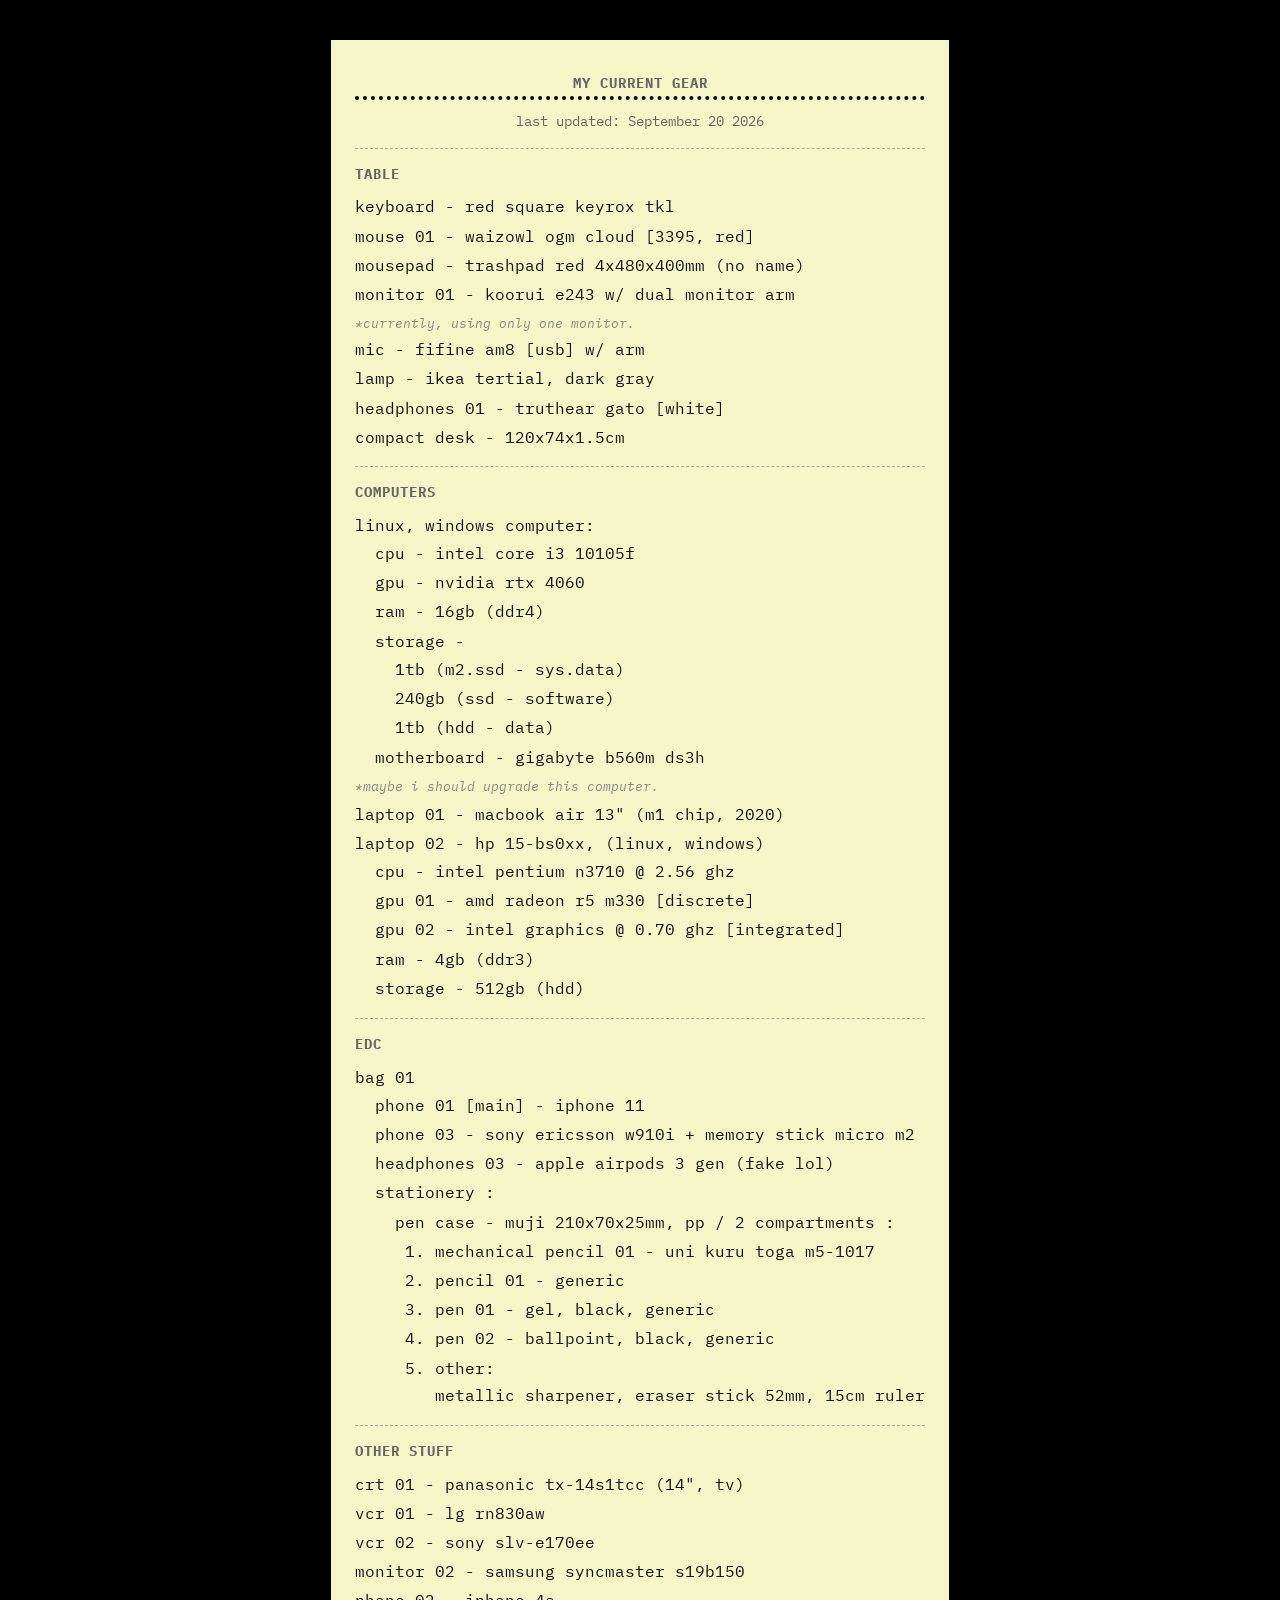
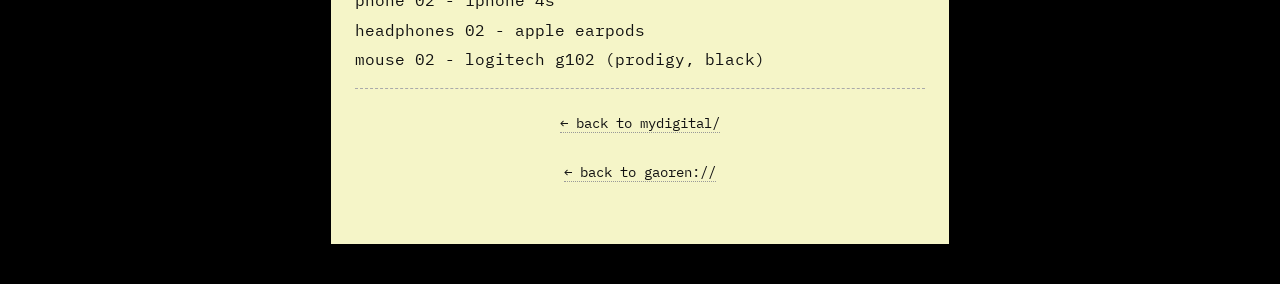
==== gear/index.html @ e3bcac0e "gear: renumber headphones, fold g102 and earpods into other stuff, drop old gear dropdown" ====
<!doctype html>
<html lang="en">
<head>
    <meta charset="UTF-8" />
    <meta name="viewport" content="width=device-width, initial-scale=1.0" />
    <title>gaoren://gearlist</title>
    <link rel="stylesheet" href="../css/pages/gear.css" />
    <link rel="icon" type="image/png" href="../assets/icons/favicon-32x32.png">
</head>
<body>
    <!--<header>
        <p>info</p>
    </header>-->
    <article class="receipt">
        <header class="receipt-header">
            <h1 class="receipt-subtitle">my current gear</h1>
            <p class="receipt-date">last updated: September 20 2026</p>
        </header>

        <hr class="receipt-divider" />

        <section>
            <h2>table</h2>
            <ul>
                <li>keyboard - red square keyrox tkl</li>
                <li>mouse 01 - waizowl ogm cloud [3395, red]</li>
                <li>mousepad - trashpad red 4x480x400mm (no name)</li>
                <li>monitor 01 - koorui e243 w/ dual monitor arm</li>
                <p class="note">*сurrently, using only one monitor.</p>
                <li>mic - fifine am8 [usb] w/ arm</li>
                <li>lamp - ikea tertial, dark gray</li>
                <li>headphones 01 - truthear gato [white]</li>
                <li>compact desk - 120x74x1.5cm</li>
            </ul>
        </section>

        <hr class="receipt-divider" />

        <section>
            <h2>computers</h2>
            <ul>
                <li>
                    linux, windows computer:
                    <ul>
                        <li>cpu - intel core i3 10105f</li>
                        <li>gpu - nvidia rtx 4060</li>
                        <li>ram - 16gb (ddr4)</li>
                        <li>storage -
                            <ul>
                                <li>1tb (m2.ssd - sys.data)</li>
                                <li>240gb (ssd - software)</li>
                                <li>1tb (hdd - data)</li>
                            </ul>
                        </li>
                        <li>motherboard - gigabyte b560m ds3h</li>
                    </ul>
                    <p class="note">*maybe i should upgrade this computer.</p>
                </li>
                <li>laptop 01 - macbook air 13" (m1 chip, 2020)</li>
                <li>laptop 02 - hp 15-bs0xx, (linux, windows)
                    <ul>
                        <li>cpu - intel pentium n3710 @ 2.56 ghz</li>
                        <li>gpu 01 - amd radeon r5 m330 [discrete]</li>
                        <li>gpu 02 - intel graphics @ 0.70 ghz [integrated]</li>
                        <li>ram - 4gb (ddr3)</li>
                        <li>storage - 512gb (hdd)</li>
                    </ul>
                </li>
            </ul>
        </section>
        
        <hr class="receipt-divider" />

        <section>
            <h2>edc</h2>
            <ul>
                <li>
                    bag 01
                    <ul>
                        <li>phone 01 [main] - iphone 11</li>
                        <li>phone 03 - sony ericsson w910i + memory stick micro m2</li>
                        <!--<li>headphones 02 - truthear gato [white]</li>
                        <p class="note">+apple lightning2jack adapter</p>-->
                        <li>headphones 03 - apple airpods 3 gen (fake lol)</li>
                        <li>stationery :</li>
                        <ul>
                            <li>pen case - muji 210x70x25mm, pp / 2 compartments :</li>
                            <ol>
                                <li>mechanical pencil 01 - uni kuru toga m5-1017</li>
                                <li>pencil 01 - generic</li>
                                <li>pen 01 - gel, black, generic</li>
                                <li>pen 02 - ballpoint, black, generic</li>
                                <li>other: <br>metallic sharpener, eraser stick 52mm, 15cm ruler</li>
                                <!--<li>mechanical pencil 02 - pentel graphergear 500</li>
                                <ul><li>both with pentel ain stein HB 0.5 leads </li></ul>
                                <li>eraser -tombow mono </li>
                                <li>notebook - selfmade (a6)</li>
                                </ol>-->
                        </ul>
                    </ul>
                </li>
            </ul>
        </section>

        <hr class="receipt-divider" />

        <section>
            <h2>other stuff</h2>
            <ul>
                <li>crt 01 - panasonic tx-14s1tcc (14", tv)</li>
                <li>vcr 01 - lg rn830aw</li>
                <li>vcr 02 - sony slv-e170ee</li>
                <li>monitor 02 - samsung syncmaster s19b150</li>
                <li>phone 02 - iphone 4s</li>
                <li>headphones 02 - apple earpods</li>
                <li>mouse 02 - logitech g102 (prodigy, black)</li>
            </ul>
        </section>

        <hr class="receipt-divider" />

        <footer class="receipt-footer">
            <p class="footer-link"><a href="../mydigital/index.html">← back to mydigital/</a></p>
            <p class="footer-link"><a href="../index.html">← back to gaoren://</a></p>
        </footer>
    </article>
</body>
</html>
---- css/pages/gear.css ----
@import url('https://fonts.googleapis.com/css2?family=IBM+Plex+Mono:wght@400;700&display=swap');

::selection {
    background: #000;
    color: #fff;
}

body {
    font-family: 'IBM Plex Mono', 'Menlo', monospace;
    background: #000;
    color: #111;
    font-size: 18px;
    line-height: 1.7;
    margin: 0;
    min-height: 100vh;
    display: flex;
    align-items: center;
    justify-content: center;
    padding: 40px 10px;
}

.receipt {
    width: min(570px, 100%);
    background: #f7f5f0;
    padding: 32px 24px;
}

.receipt-header {
    text-align: center;
    margin-bottom: 10px;
}

h1 {
    font-size: 32px;
    font-weight: 700;
    letter-spacing: 3px;
    text-transform: uppercase;
    margin: 0 0 10px 0;
}

.receipt-subtitle {
    font-size: 14px;
    text-transform: uppercase;
    letter-spacing: 1px;
    color: #666;
    margin: 0 0 10px 0;
    border-bottom: 4px dotted #000;
}

.receipt-date {
    font-size: 14px;
    color: #666;
    margin: 2px 0;
}

.receipt-divider {
    border: none;
    border-top: 1px dashed #aaa;
    margin: 14px 0;
}

h2 {
    font-size: 14px;
    font-weight: 700;
    text-transform: uppercase;
    letter-spacing: 1px;
    color: #666;
    margin: 0 0 6px 0;
}

section ul {
    list-style: none;
    padding: 0;
    margin: 0;
}

section li {
    padding: 1px 0;
    font-size: 16px;
    color: #111;
}

section ul ul {
    padding-left: 20px;
}

.note {
    font-size: 13px;
    color: #888;
    font-style: italic;
    padding-top: 4px;
    margin: 0;
}

.receipt-footer {
    text-align: center;
    margin-top: 4px;
}

.footer-link a {
    color: #111;
    text-decoration: none;
    border-bottom: 1px dotted #999;
    font-size: 14px;
}

.footer-link a:hover {
    color: #666;
    border-bottom-color: #666;
}

@media (max-width: 600px) {
    body {
        font-size: 15px;
        padding: 0;
    }

    .receipt {
        width: 100%;
        padding: 24px 14px;
    }

    section li {
        font-size: 14px;
    }
}
.receipt {
    width: min(570px, 100%);
    background: #f5f5c8;
    padding: 32px 24px 40px 24px;
    position: relative;
}
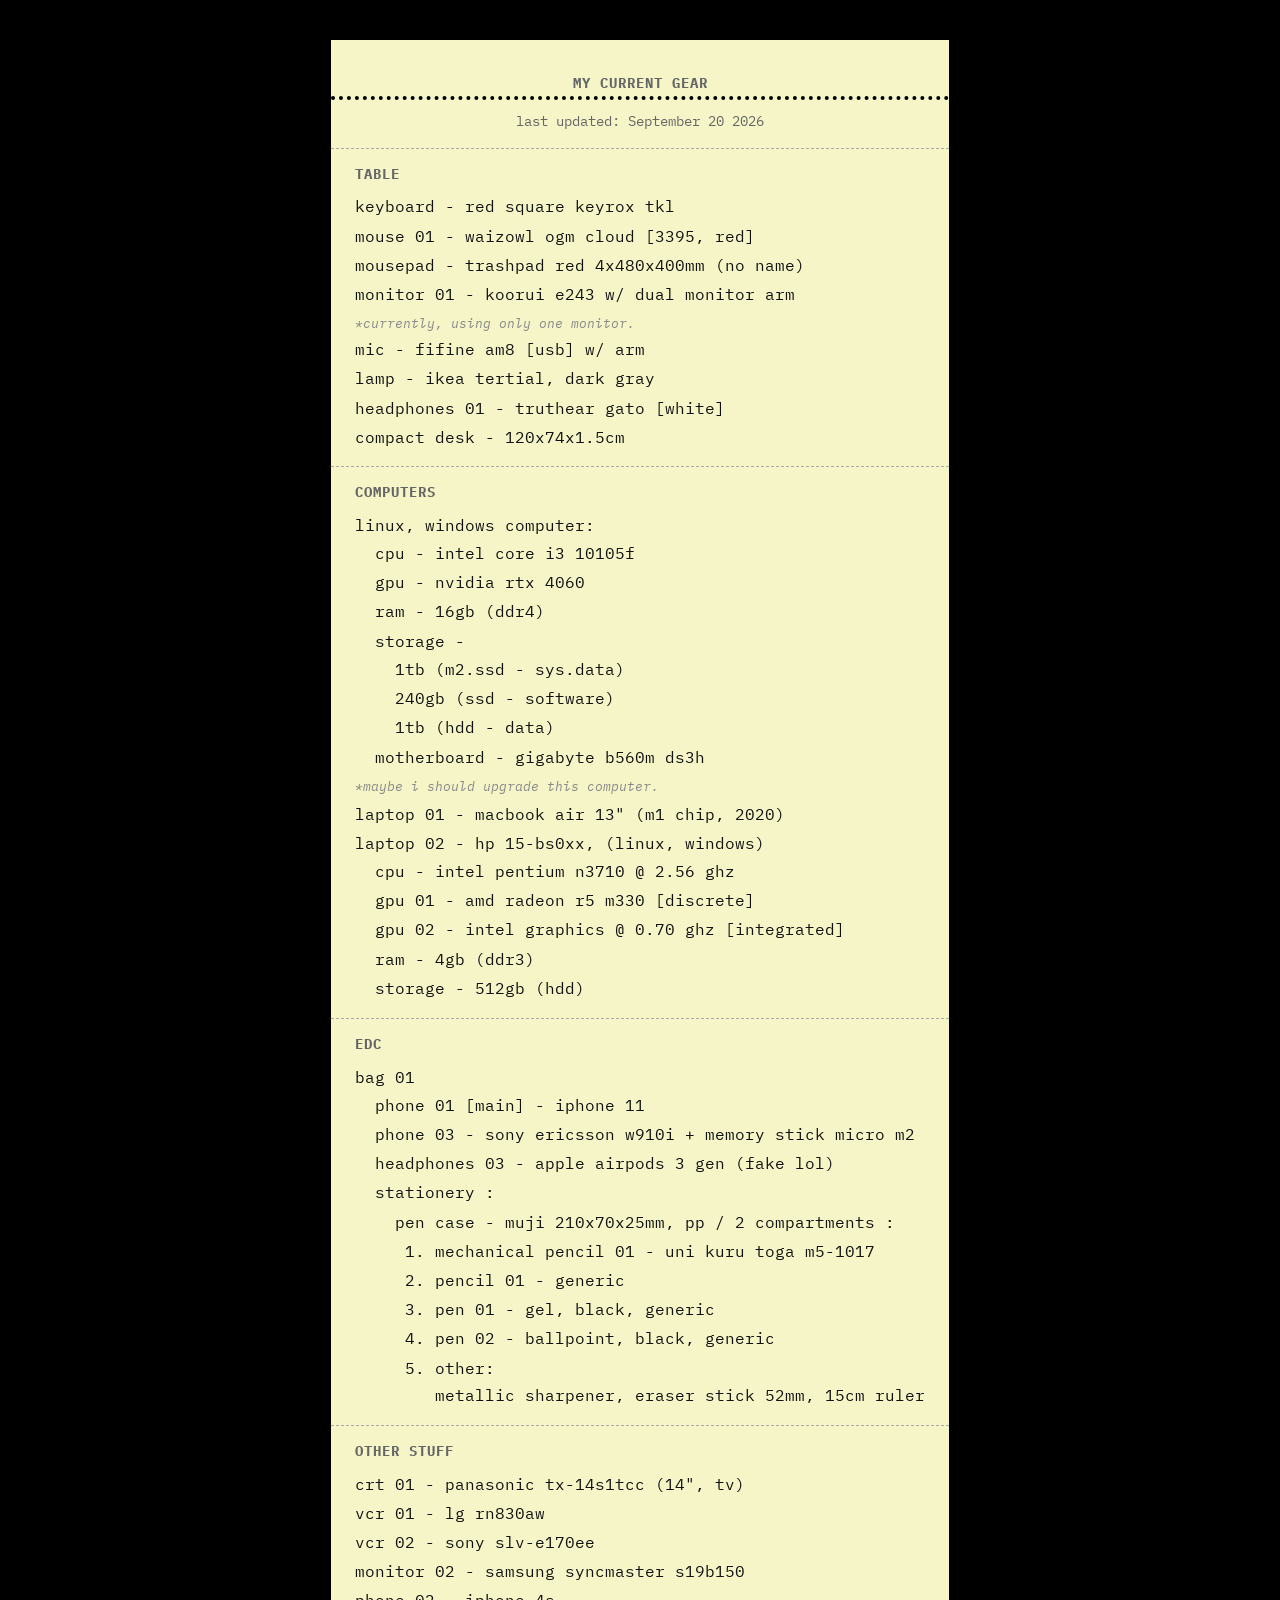
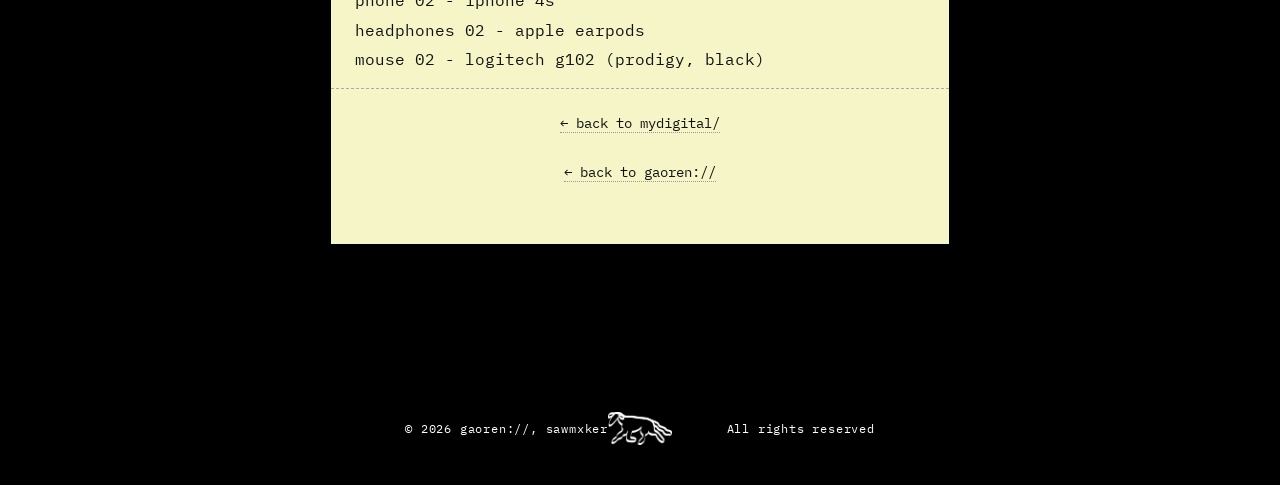
==== commit 504ee8a5: "A footer has been added to the page" ====
--- a/gear/index.html
+++ b/gear/index.html
@@ -124,5 +124,13 @@
             <p class="footer-link"><a href="../index.html">← back to gaoren://</a></p>
         </footer>
     </article>
+
+    <div class="page-bottom">
+        <footer class="page-footer">
+            <span>© 2026 gaoren://, sawmxker</span>
+            <img class="page-bottom-img" src="../assets/icons/dog.png" alt="dog">
+            <span>All rights reserved</span>
+        </footer>
+    </div>
 </body>
 </html>
--- a/css/pages/gear.css
+++ b/css/pages/gear.css
@@ -1,3 +1,5 @@
+/*      gearlist style      */
+
 @import url('https://fonts.googleapis.com/css2?family=IBM+Plex+Mono:wght@400;700&display=swap');
 
 ::selection {
@@ -14,8 +16,8 @@
     margin: 0;
     min-height: 100vh;
     display: flex;
+    flex-direction: column;
     align-items: center;
-    justify-content: center;
     padding: 40px 10px;
 }
 
@@ -43,7 +45,7 @@
     text-transform: uppercase;
     letter-spacing: 1px;
     color: #666;
-    margin: 0 0 10px 0;
+    margin: 0 -24px 10px -24px;
     border-bottom: 4px dotted #000;
 }
 
@@ -56,7 +58,7 @@
 .receipt-divider {
     border: none;
     border-top: 1px dashed #aaa;
-    margin: 14px 0;
+    margin: 14px -24px;
 }
 
 h2 {
@@ -109,6 +111,39 @@
     border-bottom-color: #666;
 }
 
+.page-bottom {
+    margin-top: auto;
+    padding: 168px 10px 0px 10px;
+}
+
+.page-bottom .page-bottom-img {
+    width: 64px;
+    height: auto;
+    filter: brightness(0) invert(1);
+}
+
+.page-footer {
+    width: min(570px, 100%);
+    display: grid;
+    grid-template-columns: 1fr auto 1fr;
+    align-items: center;
+    font-size: 12px;
+    letter-spacing: 0.8px;
+    color: #fff;
+}
+
+.page-footer span:first-child {
+    justify-self: start;
+}
+
+.page-footer span:last-child {
+    justify-self: end;
+}
+
+.page-footer img {
+    justify-self: center;
+}
+
 @media (max-width: 600px) {
     body {
         font-size: 15px;
@@ -120,8 +155,31 @@
         padding: 24px 14px;
     }
 
+    .receipt-divider {
+        margin: 14px -14px;
+    }
+
+    .receipt-subtitle {
+        margin-right: -14px;
+        margin-left: -14px;
+    }
+
     section li {
         font-size: 14px;
+    }
+
+    .page-footer {
+        grid-template-columns: 1fr;
+        gap: 15px;
+    }
+
+    .page-footer span:first-child,
+    .page-footer span:last-child {
+        justify-self: center;
+    }
+
+    .page-bottom {
+        padding: 100px 14px 4px 14px;
     }
 }
 .receipt {
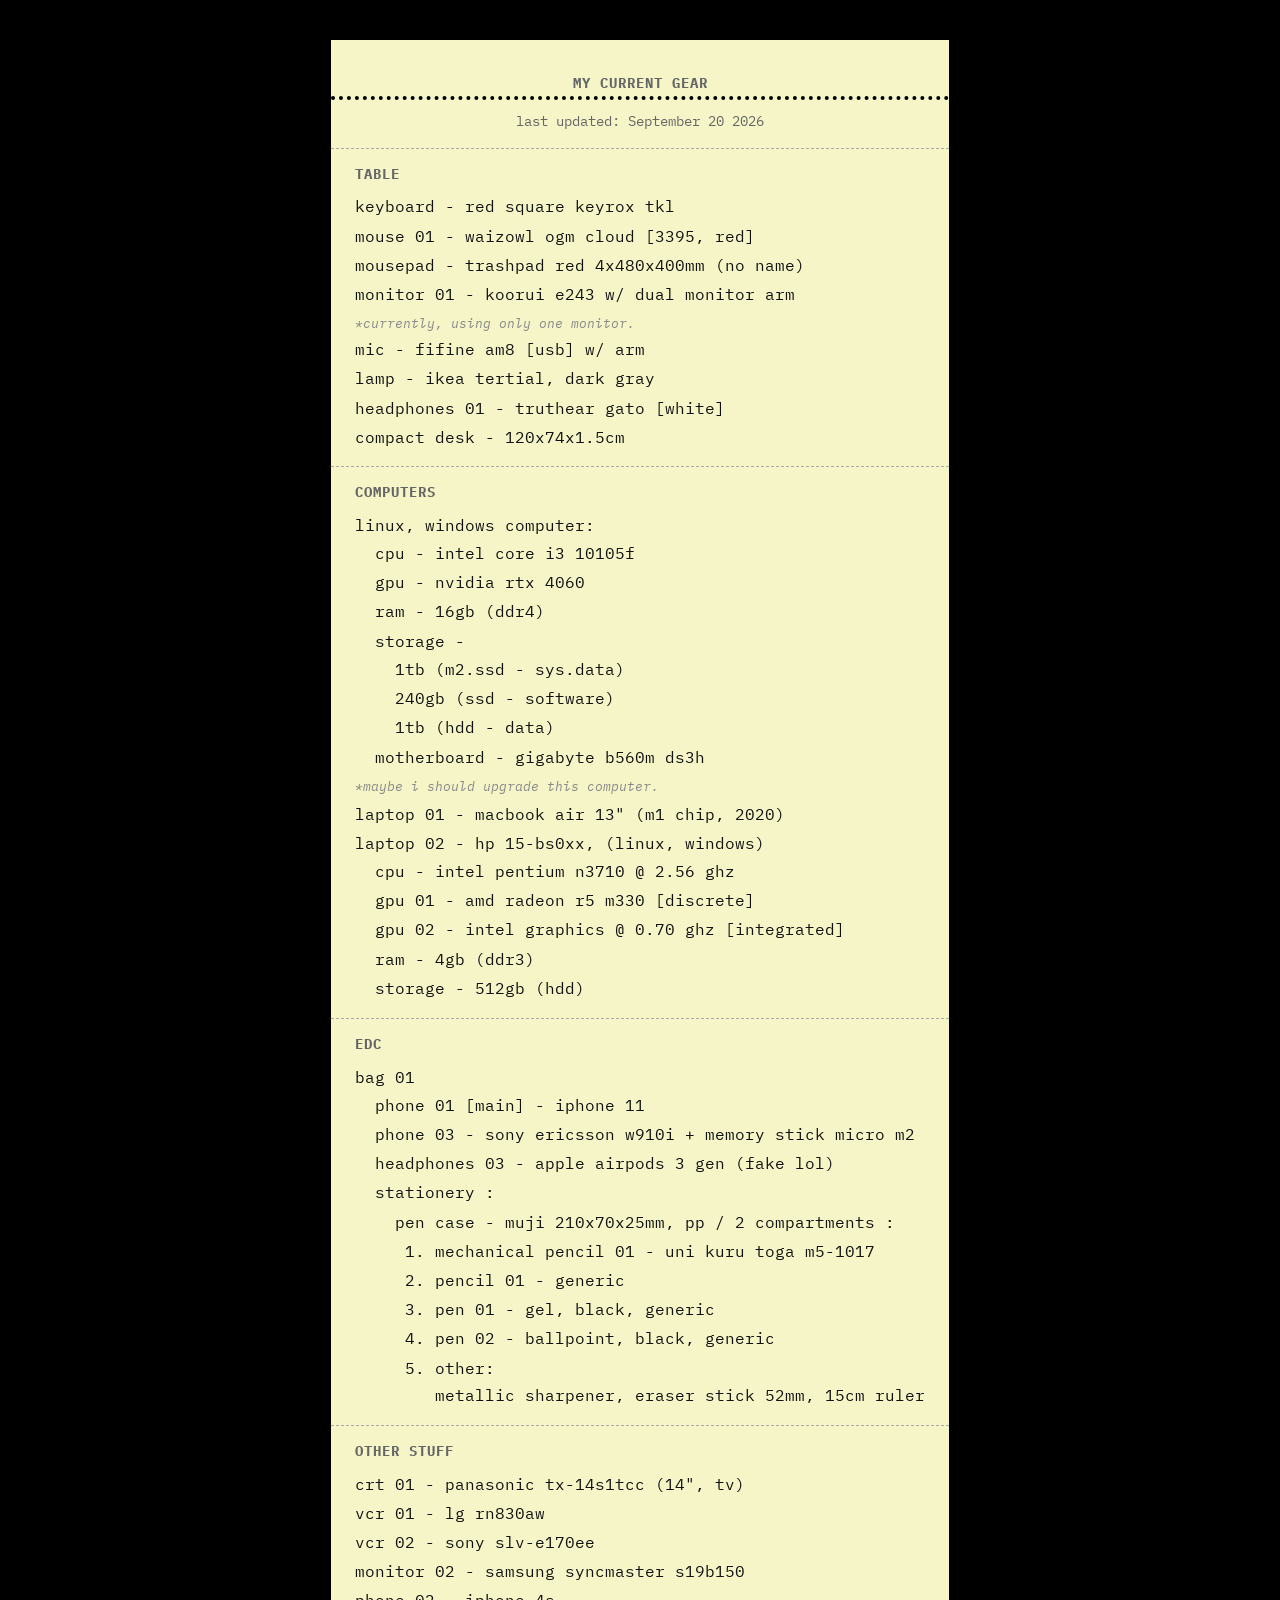
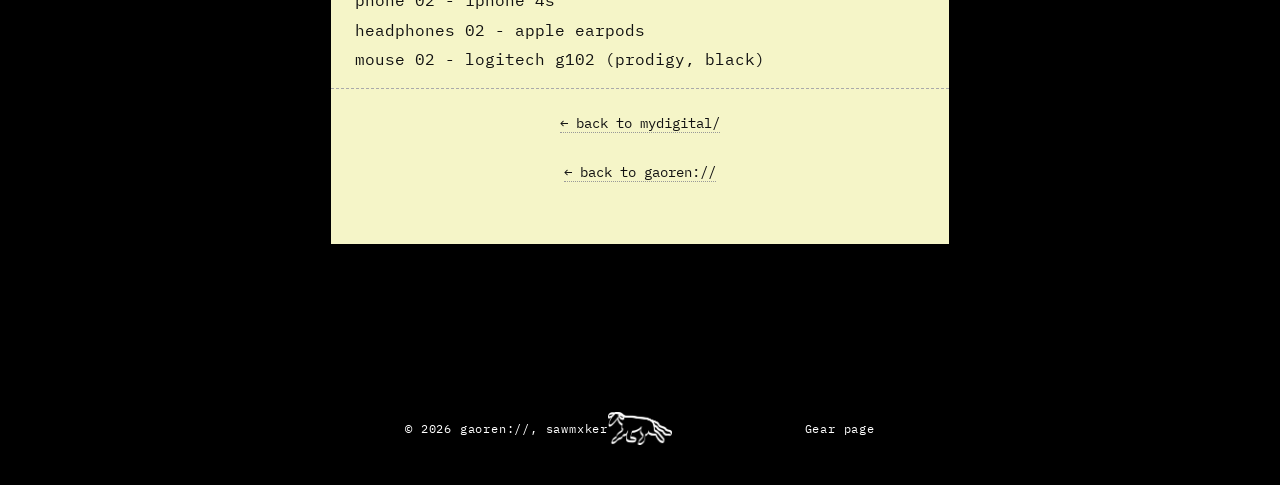
==== commit 91d51f79: "mobile version fix" ====
--- a/gear/index.html
+++ b/gear/index.html
@@ -129,7 +129,7 @@
         <footer class="page-footer">
             <span>© 2026 gaoren://, sawmxker</span>
             <img class="page-bottom-img" src="../assets/icons/dog.png" alt="dog">
-            <span>All rights reserved</span>
+            <span>Gear page</span>
         </footer>
     </div>
 </body>
--- a/css/pages/gear.css
+++ b/css/pages/gear.css
@@ -19,12 +19,14 @@
     flex-direction: column;
     align-items: center;
     padding: 40px 10px;
+    overflow-x: hidden;
 }
 
 .receipt {
     width: min(570px, 100%);
-    background: #f7f5f0;
-    padding: 32px 24px;
+    background: #f5f5c8;
+    padding: 32px 24px 40px 24px;
+    position: relative;
 }
 
 .receipt-header {
@@ -80,6 +82,7 @@
     padding: 1px 0;
     font-size: 16px;
     color: #111;
+    overflow-wrap: break-word;
 }
 
 section ul ul {
@@ -145,27 +148,51 @@
 }
 
 @media (max-width: 600px) {
+    html,
+    body {
+        -webkit-text-size-adjust: 100%;
+        overflow-x: hidden;
+    }
+
     body {
         font-size: 15px;
         padding: 0;
     }
 
+    h1 {
+        font-size: 22px;
+        letter-spacing: 2px;
+    }
+
     .receipt {
-        width: 100%;
-        padding: 24px 14px;
+        width: calc(100% - 16px);
+        padding: 24px 16px;
     }
 
     .receipt-divider {
-        margin: 14px -14px;
+        margin: 14px -16px;
     }
 
     .receipt-subtitle {
-        margin-right: -14px;
-        margin-left: -14px;
+        margin-right: -16px;
+        margin-left: -16px;
     }
 
     section li {
         font-size: 14px;
+        padding: 2px 0;
+    }
+
+    .link-note {
+        font-size: 13px;
+    }
+
+    .footer-link a {
+        font-size: 14px;
+    }
+
+    section ul ul {
+        padding-left: 12px;
     }
 
     .page-footer {
@@ -182,9 +209,3 @@
         padding: 100px 14px 4px 14px;
     }
 }
-.receipt {
-    width: min(570px, 100%);
-    background: #f5f5c8;
-    padding: 32px 24px 40px 24px;
-    position: relative;
-}
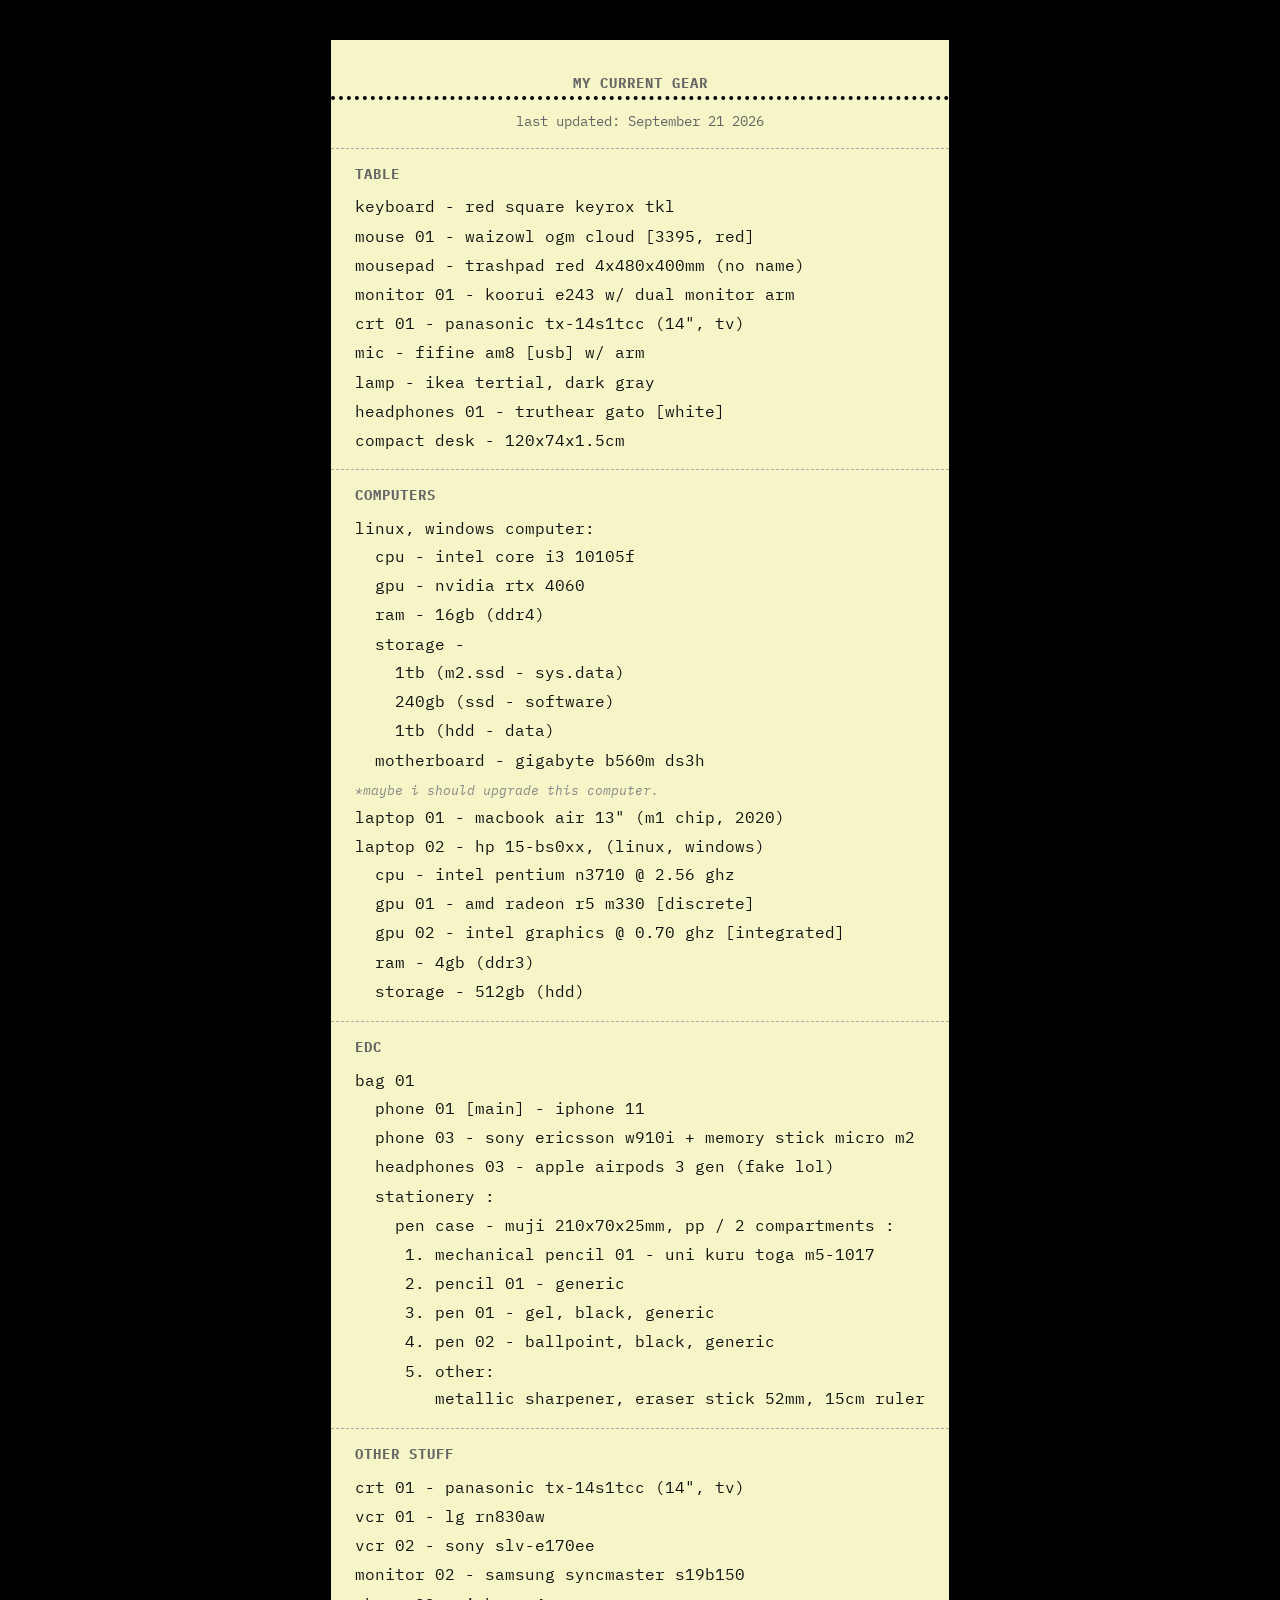
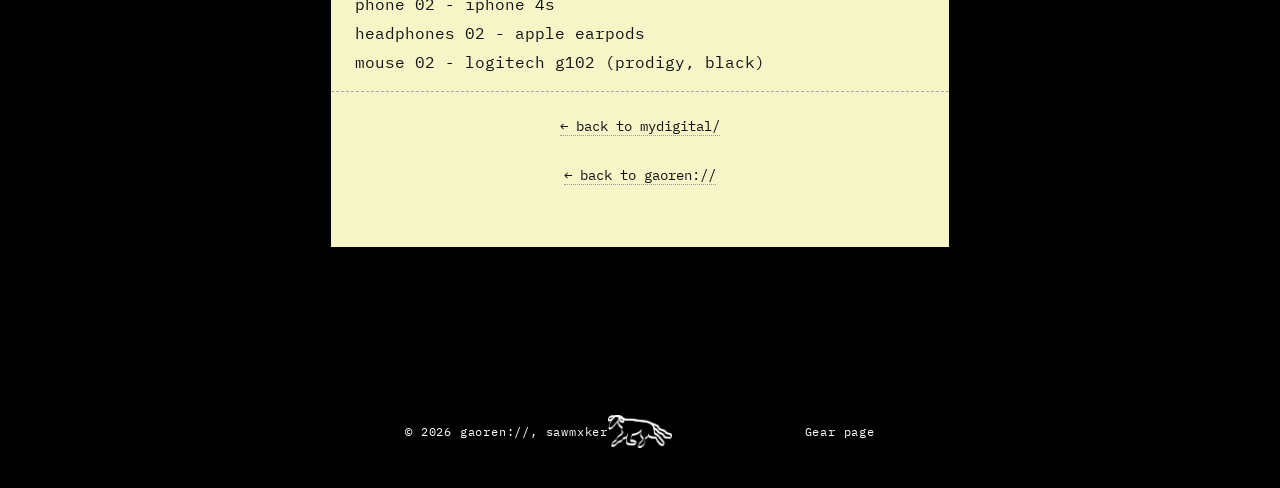
==== commit 5b05685b: "crt panasonic has been duplicated in the "table" section" ====
--- a/gear/index.html
+++ b/gear/index.html
@@ -14,7 +14,7 @@
     <article class="receipt">
         <header class="receipt-header">
             <h1 class="receipt-subtitle">my current gear</h1>
-            <p class="receipt-date">last updated: September 20 2026</p>
+            <p class="receipt-date">last updated: September 21 2026</p>
         </header>
 
         <hr class="receipt-divider" />
@@ -26,7 +26,7 @@
                 <li>mouse 01 - waizowl ogm cloud [3395, red]</li>
                 <li>mousepad - trashpad red 4x480x400mm (no name)</li>
                 <li>monitor 01 - koorui e243 w/ dual monitor arm</li>
-                <p class="note">*сurrently, using only one monitor.</p>
+                <li>crt 01 - panasonic tx-14s1tcc (14", tv)</li>
                 <li>mic - fifine am8 [usb] w/ arm</li>
                 <li>lamp - ikea tertial, dark gray</li>
                 <li>headphones 01 - truthear gato [white]</li>
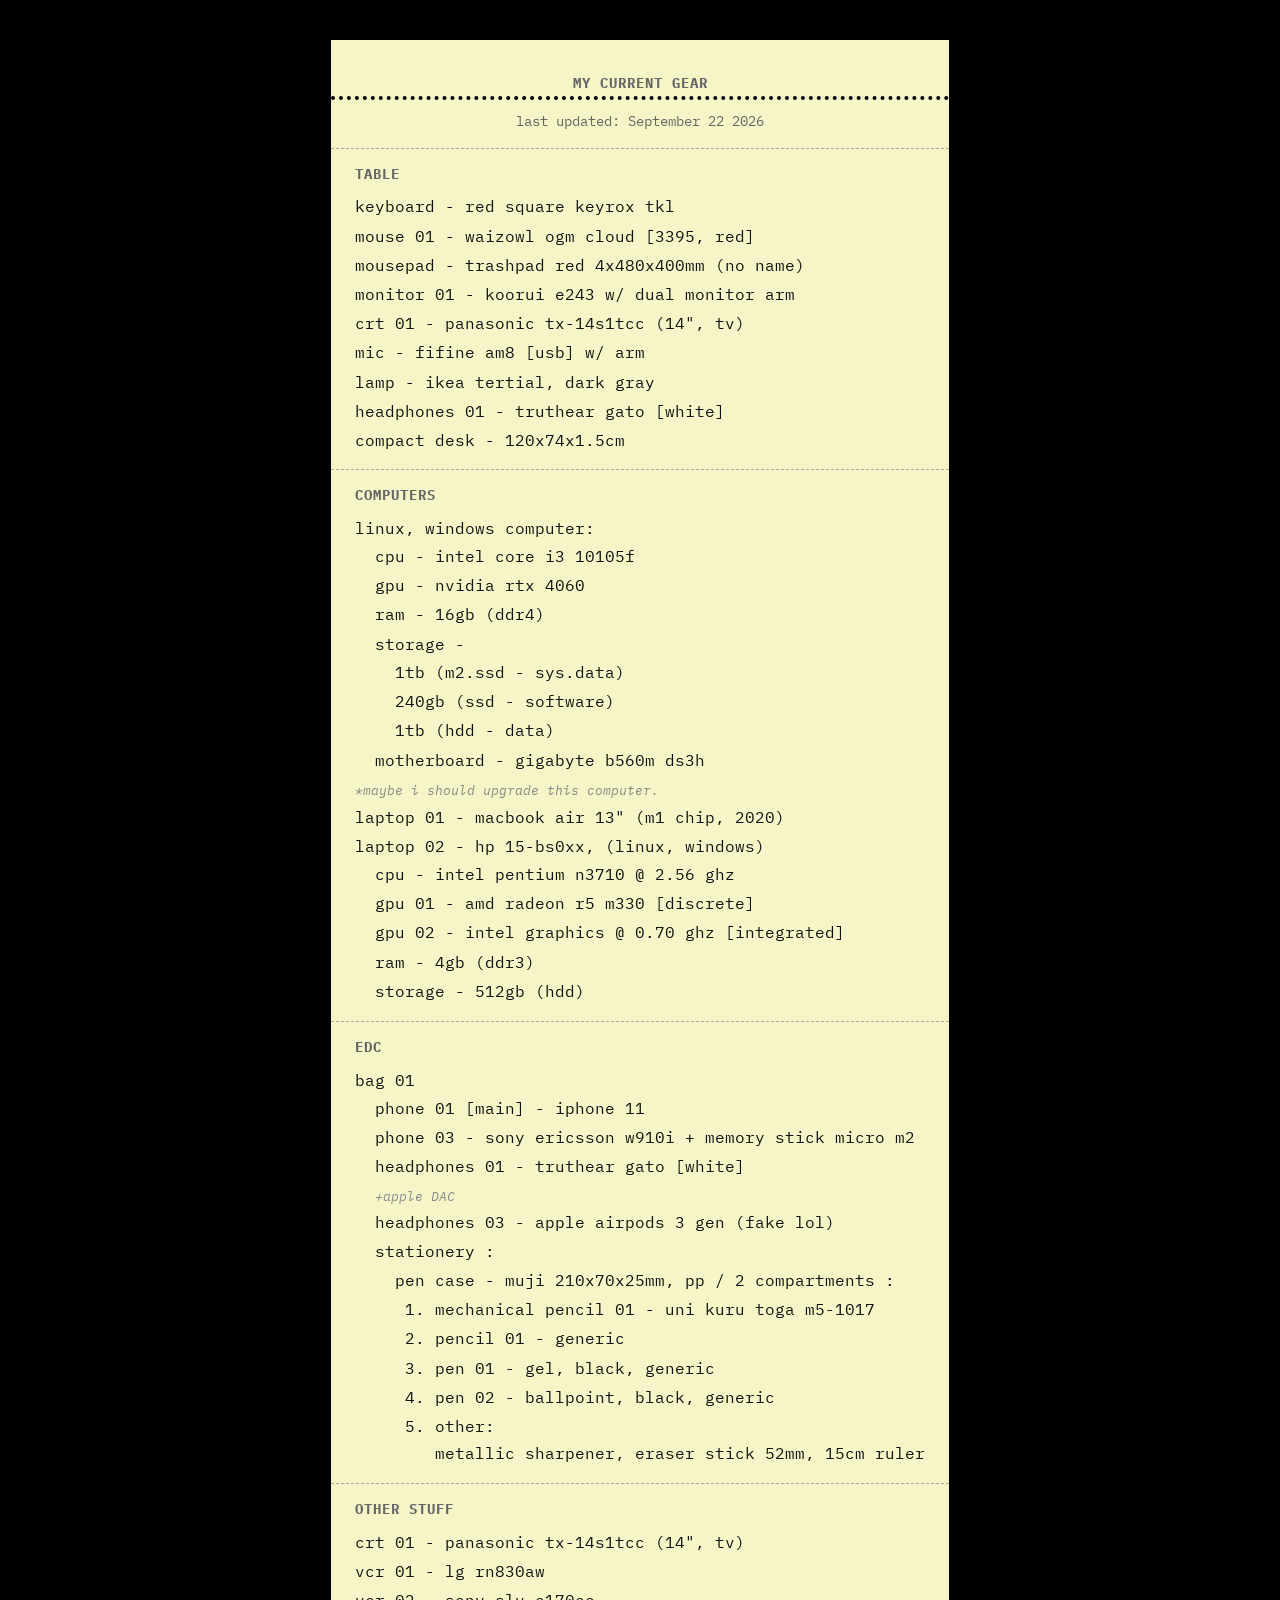
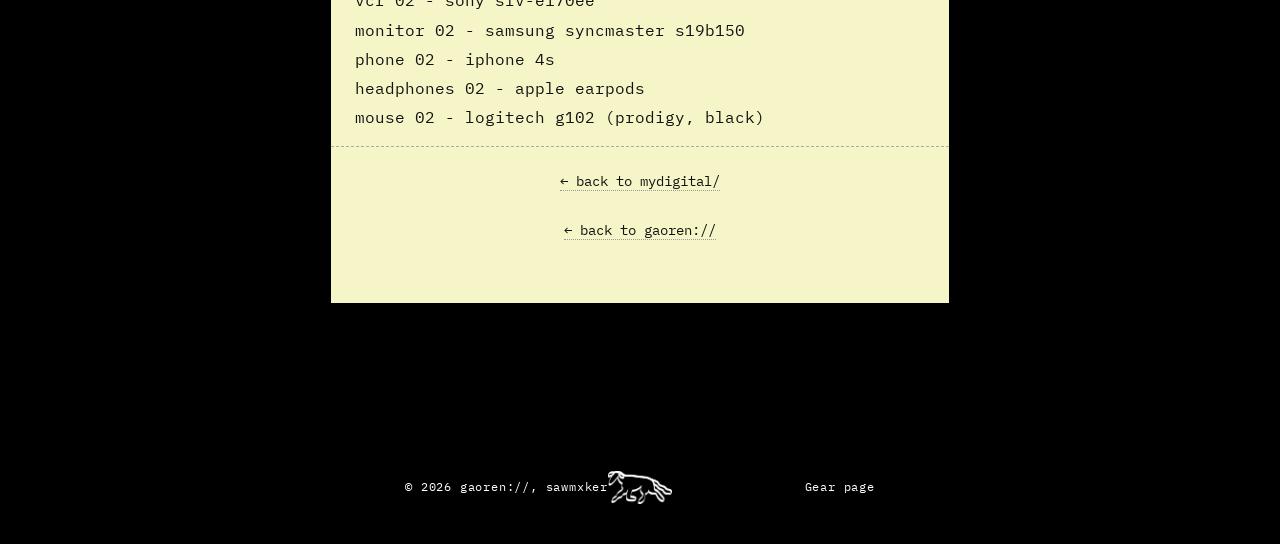
==== commit f1d4f635: "The Truthear Gato and Apple DAC were added to the "etc" list." ====
--- a/gear/index.html
+++ b/gear/index.html
@@ -14,7 +14,7 @@
     <article class="receipt">
         <header class="receipt-header">
             <h1 class="receipt-subtitle">my current gear</h1>
-            <p class="receipt-date">last updated: September 21 2026</p>
+            <p class="receipt-date">last updated: September 22 2026</p>
         </header>
 
         <hr class="receipt-divider" />
@@ -79,8 +79,8 @@
                     <ul>
                         <li>phone 01 [main] - iphone 11</li>
                         <li>phone 03 - sony ericsson w910i + memory stick micro m2</li>
-                        <!--<li>headphones 02 - truthear gato [white]</li>
-                        <p class="note">+apple lightning2jack adapter</p>-->
+                        <li>headphones 01 - truthear gato [white]</li>
+                        <p class="note">+apple DAC</p>
                         <li>headphones 03 - apple airpods 3 gen (fake lol)</li>
                         <li>stationery :</li>
                         <ul>
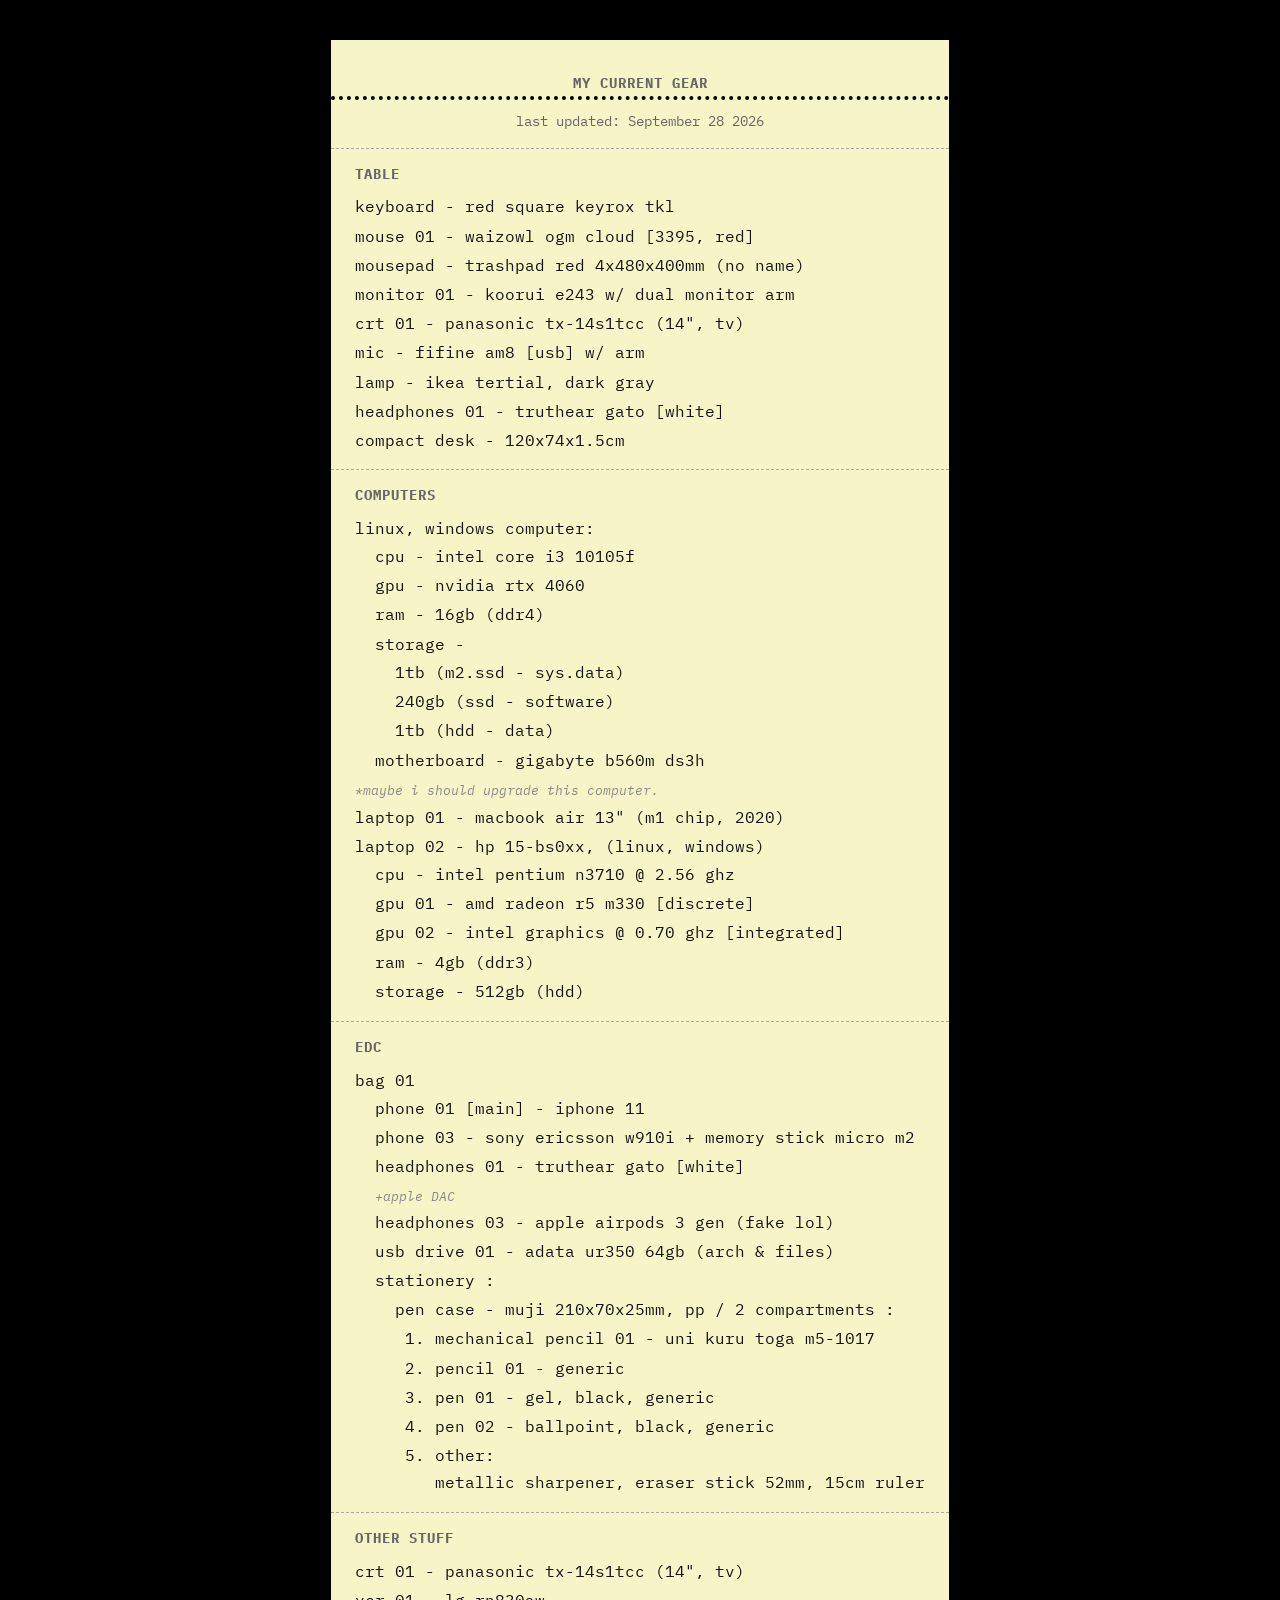
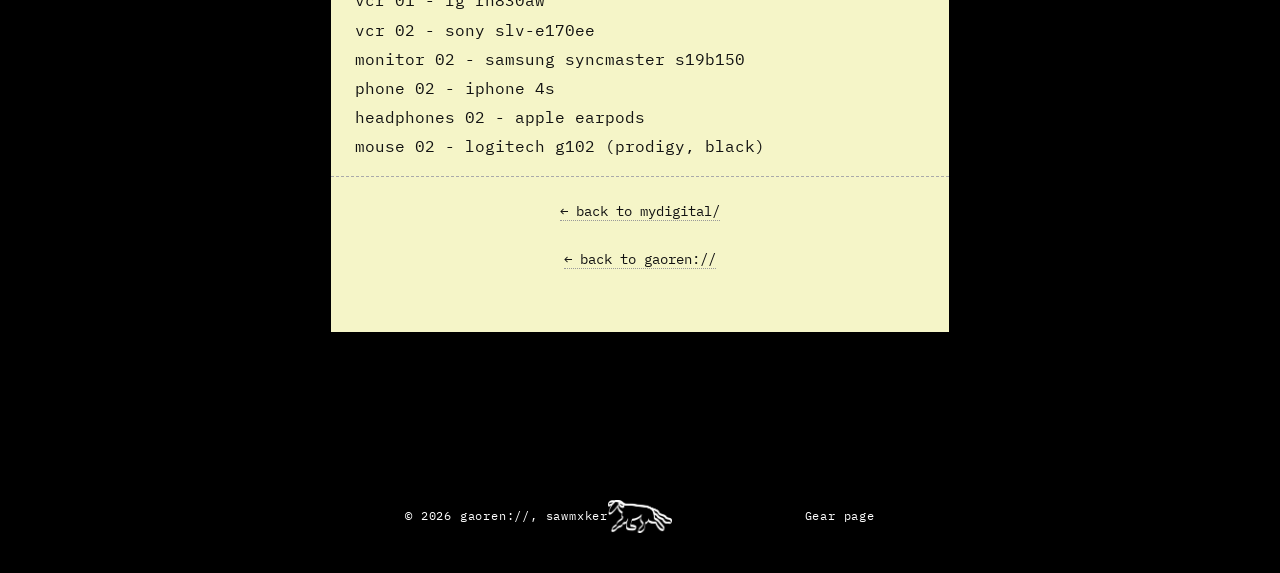
==== commit 3d9bf009: "A flash drive has been added to the gear list" ====
--- a/gear/index.html
+++ b/gear/index.html
@@ -14,7 +14,7 @@
     <article class="receipt">
         <header class="receipt-header">
             <h1 class="receipt-subtitle">my current gear</h1>
-            <p class="receipt-date">last updated: September 22 2026</p>
+            <p class="receipt-date">last updated: September 28 2026</p>
         </header>
 
         <hr class="receipt-divider" />
@@ -82,6 +82,7 @@
                         <li>headphones 01 - truthear gato [white]</li>
                         <p class="note">+apple DAC</p>
                         <li>headphones 03 - apple airpods 3 gen (fake lol)</li>
+                        <li>usb drive 01 - adata ur350 64gb (arch & <!--windows,--> files)</li>
                         <li>stationery :</li>
                         <ul>
                             <li>pen case - muji 210x70x25mm, pp / 2 compartments :</li>
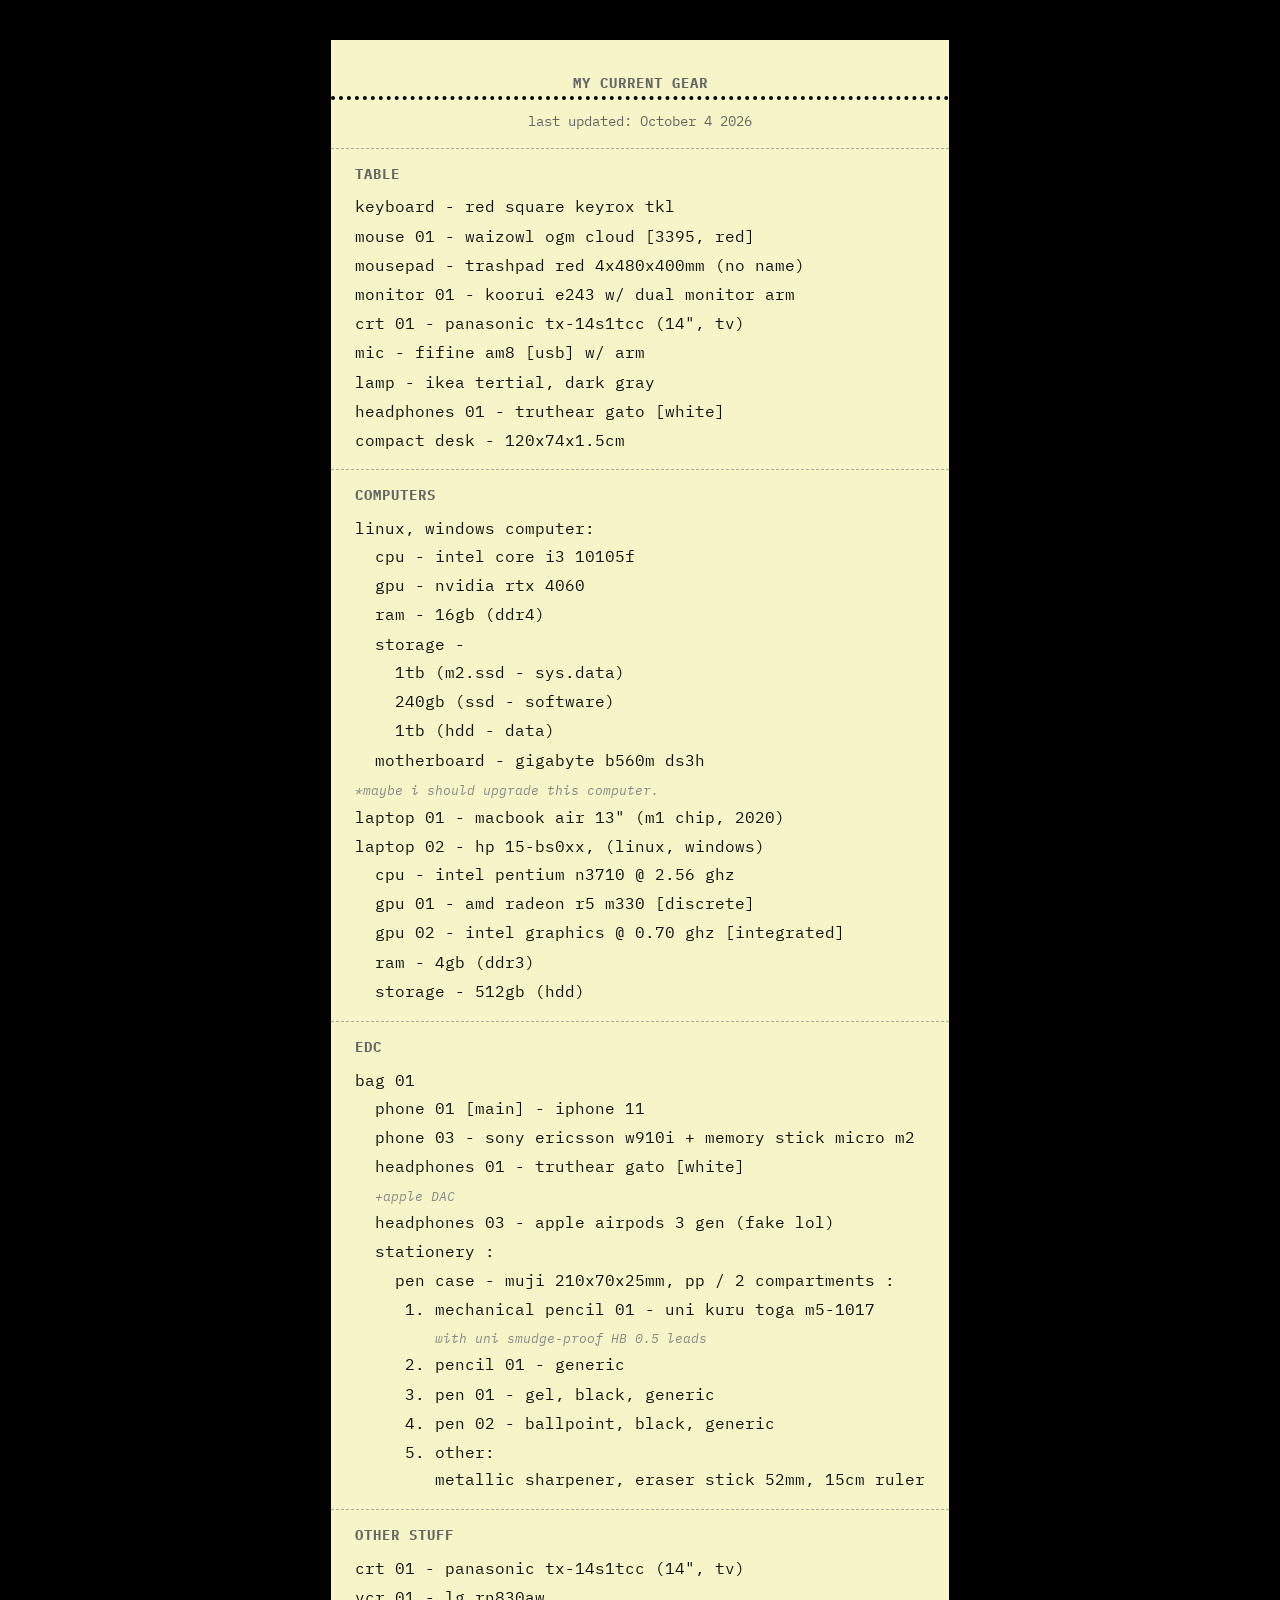
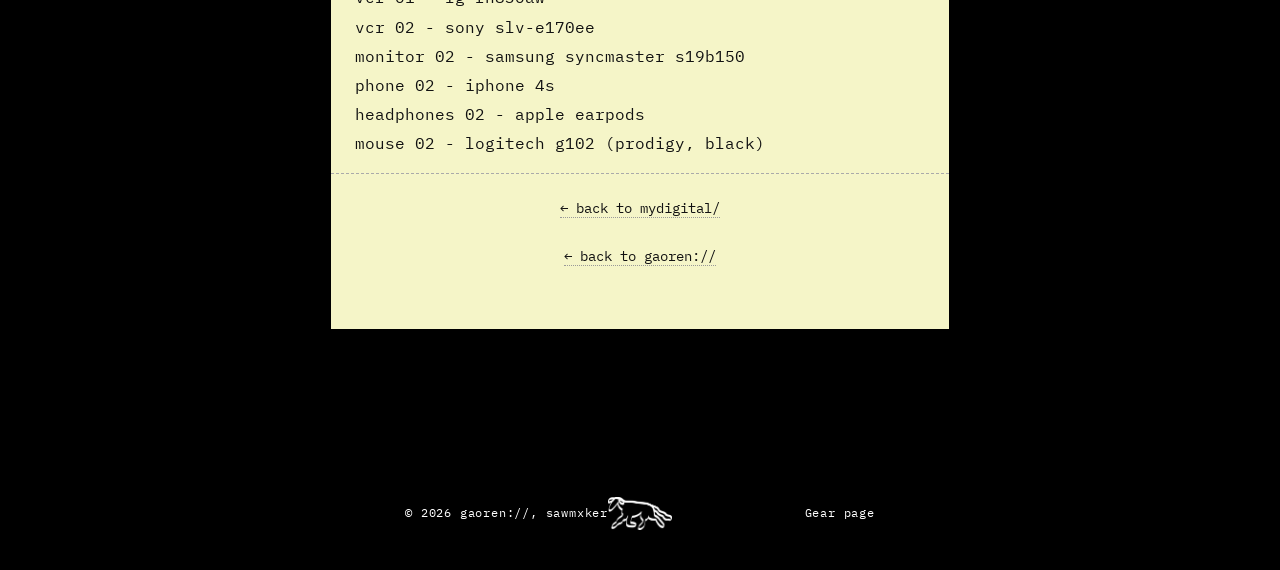
==== commit 276a7fca: "(gearlist): added the leads I use, removed the flash drive from the EDC list + added a comment about" ====
--- a/gear/index.html
+++ b/gear/index.html
@@ -14,7 +14,7 @@
     <article class="receipt">
         <header class="receipt-header">
             <h1 class="receipt-subtitle">my current gear</h1>
-            <p class="receipt-date">last updated: September 28 2026</p>
+            <p class="receipt-date">last updated: October 4 2026</p>
         </header>
 
         <hr class="receipt-divider" />
@@ -82,12 +82,18 @@
                         <li>headphones 01 - truthear gato [white]</li>
                         <p class="note">+apple DAC</p>
                         <li>headphones 03 - apple airpods 3 gen (fake lol)</li>
-                        <li>usb drive 01 - adata ur350 64gb (arch & <!--windows,--> files)</li>
+                        <!--<li>usb drive 01 - adata ur350 64gb (arch & windows, files)</li>-->
+                        <!--
+                        note:
+                        
+                        It actually broke after just one day of use. I used it for one day out of the nine I had it. At one point, I decided to copy some study documents onto it—just in case I didn't have internet or my laptop handy—and discovered that the flash drive simply wouldn't read; it wouldn't let me access the files and showed up as having 0 bytes, lol.
+                        -->
                         <li>stationery :</li>
                         <ul>
                             <li>pen case - muji 210x70x25mm, pp / 2 compartments :</li>
                             <ol>
                                 <li>mechanical pencil 01 - uni kuru toga m5-1017</li>
+                                <p class="note">with uni smudge-proof HB 0.5 leads</p>
                                 <li>pencil 01 - generic</li>
                                 <li>pen 01 - gel, black, generic</li>
                                 <li>pen 02 - ballpoint, black, generic</li>
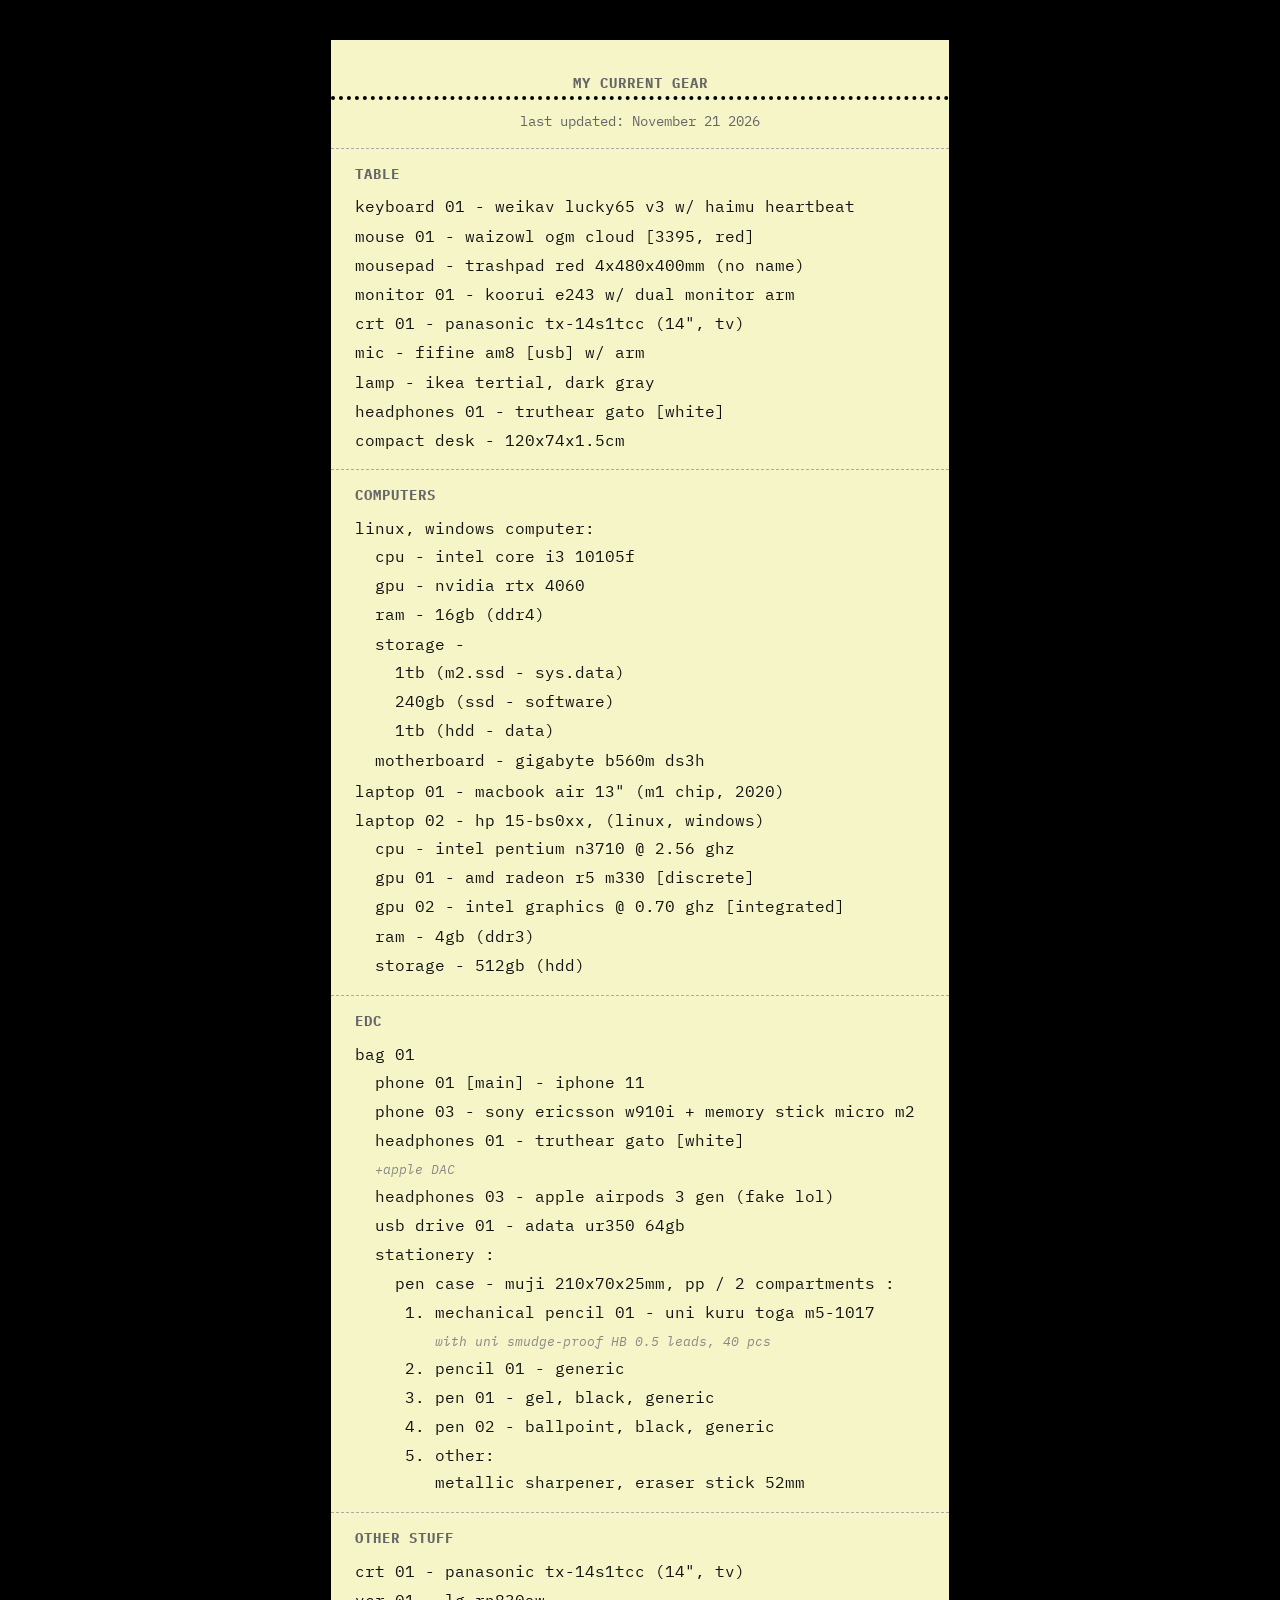
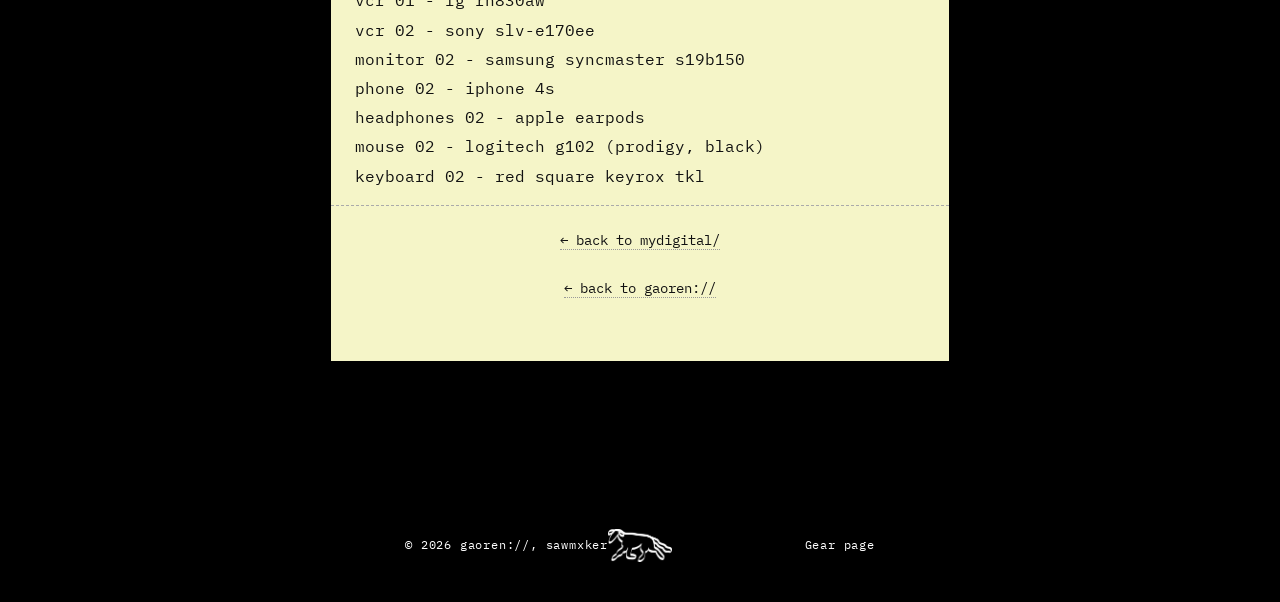
==== commit bcc9ab29: "about page and license was moved to info/; gearlist was updated" ====
--- a/gear/index.html
+++ b/gear/index.html
@@ -14,7 +14,7 @@
     <article class="receipt">
         <header class="receipt-header">
             <h1 class="receipt-subtitle">my current gear</h1>
-            <p class="receipt-date">last updated: October 4 2026</p>
+            <p class="receipt-date">last updated: November 21 2026</p>
         </header>
 
         <hr class="receipt-divider" />
@@ -22,7 +22,7 @@
         <section>
             <h2>table</h2>
             <ul>
-                <li>keyboard - red square keyrox tkl</li>
+                <li>keyboard 01 - weikav lucky65 v3 w/ haimu heartbeat</li>
                 <li>mouse 01 - waizowl ogm cloud [3395, red]</li>
                 <li>mousepad - trashpad red 4x480x400mm (no name)</li>
                 <li>monitor 01 - koorui e243 w/ dual monitor arm</li>
@@ -54,7 +54,6 @@
                         </li>
                         <li>motherboard - gigabyte b560m ds3h</li>
                     </ul>
-                    <p class="note">*maybe i should upgrade this computer.</p>
                 </li>
                 <li>laptop 01 - macbook air 13" (m1 chip, 2020)</li>
                 <li>laptop 02 - hp 15-bs0xx, (linux, windows)
@@ -82,10 +81,11 @@
                         <li>headphones 01 - truthear gato [white]</li>
                         <p class="note">+apple DAC</p>
                         <li>headphones 03 - apple airpods 3 gen (fake lol)</li>
+                        <li>usb drive 01 - adata ur350 64gb</li>
                         <!--<li>usb drive 01 - adata ur350 64gb (arch & windows, files)</li>-->
                         <!--
                         note:
-                        
+
                         It actually broke after just one day of use. I used it for one day out of the nine I had it. At one point, I decided to copy some study documents onto it—just in case I didn't have internet or my laptop handy—and discovered that the flash drive simply wouldn't read; it wouldn't let me access the files and showed up as having 0 bytes, lol.
                         -->
                         <li>stationery :</li>
@@ -93,16 +93,11 @@
                             <li>pen case - muji 210x70x25mm, pp / 2 compartments :</li>
                             <ol>
                                 <li>mechanical pencil 01 - uni kuru toga m5-1017</li>
-                                <p class="note">with uni smudge-proof HB 0.5 leads</p>
+                                <p class="note">with uni smudge-proof HB 0.5 leads, 40 pcs</p>
                                 <li>pencil 01 - generic</li>
                                 <li>pen 01 - gel, black, generic</li>
                                 <li>pen 02 - ballpoint, black, generic</li>
-                                <li>other: <br>metallic sharpener, eraser stick 52mm, 15cm ruler</li>
-                                <!--<li>mechanical pencil 02 - pentel graphergear 500</li>
-                                <ul><li>both with pentel ain stein HB 0.5 leads </li></ul>
-                                <li>eraser -tombow mono </li>
-                                <li>notebook - selfmade (a6)</li>
-                                </ol>-->
+                                <li>other: <br>metallic sharpener, eraser stick 52mm</li>
                         </ul>
                     </ul>
                 </li>
@@ -121,6 +116,7 @@
                 <li>phone 02 - iphone 4s</li>
                 <li>headphones 02 - apple earpods</li>
                 <li>mouse 02 - logitech g102 (prodigy, black)</li>
+                <li>keyboard 02 - red square keyrox tkl</li>
             </ul>
         </section>
 
